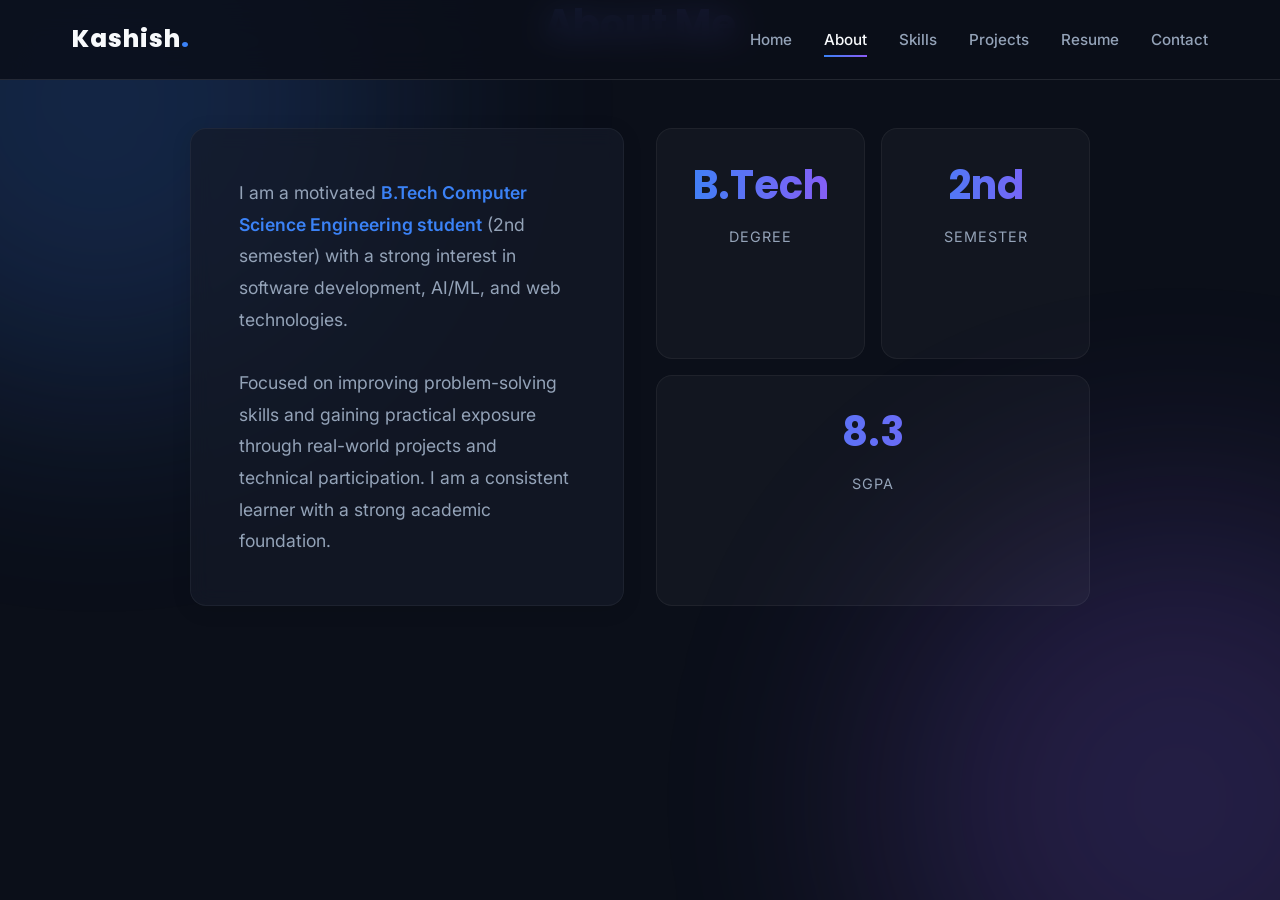
==== about.html @ 932bd5d1 "first commit" ====
<!DOCTYPE html>
<html lang="en">
<head>
    <meta charset="UTF-8">
    <meta name="viewport" content="width=device-width, initial-scale=1.0">
    <title>About Me | Kashish Dagar</title>
    <meta name="description" content="Learn more about Kashish Dagar.">
    <link rel="stylesheet" href="index.css">
    <style>
        .about-section {
            display: flex;
            flex-direction: column;
            align-items: center;
            max-width: 900px;
            margin: 0 auto;
        }

        .about-content {
            display: grid;
            grid-template-columns: 1fr 1fr;
            gap: 2rem;
            margin-top: 2rem;
        }

        .about-card {
            padding: 3rem;
            text-align: center;
            display: flex;
            flex-direction: column;
            justify-content: center;
        }

        .about-text {
            font-size: 1.1rem;
            line-height: 1.8;
            color: var(--text-muted);
            text-align: left;
        }

        .highlight {
            color: var(--primary);
            font-weight: 600;
        }

        .stats-container {
            display: grid;
            grid-template-columns: repeat(2, 1fr);
            gap: 1rem;
        }

        .stat-card {
            background: rgba(255, 255, 255, 0.03);
            border-radius: 1rem;
            padding: 1.5rem;
            text-align: center;
            border: 1px solid var(--card-border);
        }

        .stat-value {
            font-size: 2.5rem;
            font-family: var(--font-heading);
            font-weight: 700;
            color: var(--text-main);
            margin-bottom: 0.5rem;
            background: linear-gradient(to right, var(--primary), var(--secondary));
            -webkit-background-clip: text;
            -webkit-text-fill-color: transparent;
        }

        .stat-label {
            font-size: 0.9rem;
            color: var(--text-muted);
            text-transform: uppercase;
            letter-spacing: 1px;
        }

        @media (max-width: 768px) {
            .about-content {
                grid-template-columns: 1fr;
            }
        }
    </style>
</head>
<body>
    <div class="bg-glow"></div>

    <!-- Navigation -->
    <nav class="navbar">
        <div class="container nav-container">
            <a href="index.html" class="logo">Kashish<span>.</span></a>
            <button class="hamburger" id="hamburger" aria-label="Toggle menu">&#9776;</button>
            <ul class="nav-links" id="navLinks">
                <li><a href="index.html" class="nav-link">Home</a></li>
                <li><a href="about.html" class="nav-link">About</a></li>
                <li><a href="skills.html" class="nav-link">Skills</a></li>
                <li><a href="projects.html" class="nav-link">Projects</a></li>
                <li><a href="resume.html" class="nav-link">Resume</a></li>
                <li><a href="contact.html" class="nav-link">Contact</a></li>
            </ul>
        </div>
    </nav>

    <!-- Main Content -->
    <main class="container">
        <section class="about-section">
            <h2 class="section-title">About Me</h2>
            
            <div class="about-content">
                <div class="card about-card">
                    <p class="about-text">
                        I am a motivated <span class="highlight">B.Tech Computer Science Engineering student</span> (2nd semester) with a strong interest in software development, AI/ML, and web technologies. 
                        <br><br>
                        Focused on improving problem-solving skills and gaining practical exposure through real-world projects and technical participation. I am a consistent learner with a strong academic foundation.
                    </p>
                </div>
                
                <div class="stats-container">
                    <div class="stat-card">
                        <div class="stat-value">B.Tech</div>
                        <div class="stat-label">Degree</div>
                    </div>
                    <div class="stat-card">
                        <div class="stat-value">2nd</div>
                        <div class="stat-label">Semester</div>
                    </div>
                    <div class="stat-card" style="grid-column: span 2;">
                        <div class="stat-value">8.3</div>
                        <div class="stat-label">SGPA</div>
                    </div>
                </div>
            </div>
        </section>
    </main>

    <script src="script.js"></script>
</body>
</html>
---- index.css ----
@import url('https://fonts.googleapis.com/css2?family=Inter:wght@300;400;500;600;700&family=Poppins:wght@400;500;600;700;800&display=swap');

:root {
  /* Colors */
  --bg-color: #0b0f19;
  --bg-card: rgba(20, 26, 40, 0.7);
  --bg-nav: rgba(11, 15, 25, 0.85);
  
  --primary: #3b82f6; /* Blue */
  --primary-glow: rgba(59, 130, 246, 0.5);
  --secondary: #8b5cf6; /* Purple */
  --secondary-glow: rgba(139, 92, 246, 0.5);
  
  --text-main: #f8fafc;
  --text-muted: #94a3b8;
  
  --border-color: rgba(255, 255, 255, 0.1);
  --card-border: rgba(255, 255, 255, 0.05);

  /* Typography */
  --font-heading: 'Poppins', sans-serif;
  --font-body: 'Inter', sans-serif;

  /* Spacing & Layout */
  --nav-height: 80px;
  --container-width: 1200px;
  
  /* Transitions */
  --transition: all 0.3s cubic-bezier(0.4, 0, 0.2, 1);
}

* {
  margin: 0;
  padding: 0;
  box-sizing: border-box;
}

html {
  scroll-behavior: smooth;
}

body {
  font-family: var(--font-body);
  background-color: var(--bg-color);
  color: var(--text-main);
  line-height: 1.6;
  overflow-x: hidden;
  min-height: 100vh;
  display: flex;
  flex-direction: column;
}

/* Typography Utility */
h1, h2, h3, h4, h5, h6 {
  font-family: var(--font-heading);
  font-weight: 700;
  line-height: 1.2;
}

h2.section-title {
  text-align: center;
  font-size: 2.5rem;
  margin-bottom: 3rem;
  background: linear-gradient(to right, var(--primary), var(--secondary));
  -webkit-background-clip: text;
  -webkit-text-fill-color: transparent;
  display: inline-block;
  width: 100%;
}

a {
  text-decoration: none;
  color: inherit;
  transition: var(--transition);
}

ul {
  list-style: none;
}

/* Background Gradients */
.bg-glow {
  position: fixed;
  top: 0;
  left: 0;
  width: 100vw;
  height: 100vh;
  z-index: -1;
  overflow: hidden;
  pointer-events: none;
}

.bg-glow::before, .bg-glow::after {
  content: '';
  position: absolute;
  width: 600px;
  height: 600px;
  border-radius: 50%;
  filter: blur(120px);
  opacity: 0.4;
}

.bg-glow::before {
  top: -200px;
  left: -200px;
  background: var(--primary-glow);
}

.bg-glow::after {
  bottom: -200px;
  right: -200px;
  background: var(--secondary-glow);
}

/* Container */
.container {
  width: 100%;
  max-width: var(--container-width);
  margin: 0 auto;
  padding: 0 2rem;
}

/* Navbar */
.navbar {
  position: fixed;
  top: 0;
  left: 0;
  width: 100%;
  height: var(--nav-height);
  background: var(--bg-nav);
  backdrop-filter: blur(16px);
  -webkit-backdrop-filter: blur(16px);
  border-bottom: 1px solid var(--border-color);
  z-index: 1000;
  display: flex;
  align-items: center;
}

.nav-container {
  display: flex;
  justify-content: space-between;
  align-items: center;
  width: 100%;
}

.logo {
  font-family: var(--font-heading);
  font-size: 1.5rem;
  font-weight: 800;
  color: var(--text-main);
  letter-spacing: 1px;
}

.logo span {
  color: var(--primary);
}

.nav-links {
  display: flex;
  gap: 2rem;
}

.nav-link {
  font-size: 0.95rem;
  font-weight: 500;
  color: var(--text-muted);
  position: relative;
  padding: 0.5rem 0;
}

.nav-link::after {
  content: '';
  position: absolute;
  bottom: 0;
  left: 0;
  width: 0;
  height: 2px;
  background: linear-gradient(to right, var(--primary), var(--secondary));
  transition: var(--transition);
}

.nav-link:hover, .nav-link.active {
  color: var(--text-main);
}

.nav-link:hover::after, .nav-link.active::after {
  width: 100%;
}

.hamburger {
  display: none;
  cursor: pointer;
  background: none;
  border: none;
  color: var(--text-main);
  font-size: 1.5rem;
}

/* Main Content */
main {
  flex-grow: 1;
  padding-top: calc(var(--nav-height) + 4rem);
  padding-bottom: 4rem;
  min-height: calc(100vh - var(--nav-height));
  display: flex;
  flex-direction: column;
}

/* Cards */
.card {
  background: var(--bg-card);
  backdrop-filter: blur(10px);
  border: 1px solid var(--card-border);
  border-radius: 1rem;
  padding: 2rem;
  transition: var(--transition);
  box-shadow: 0 4px 20px rgba(0, 0, 0, 0.1);
}

.card:hover {
  transform: translateY(-5px);
  border-color: rgba(255, 255, 255, 0.15);
  box-shadow: 0 10px 30px rgba(0, 0, 0, 0.2), 0 0 20px var(--primary-glow);
}

/* Buttons */
.btn {
  display: inline-block;
  padding: 0.8rem 2rem;
  border-radius: 2rem;
  font-weight: 600;
  font-family: var(--font-heading);
  cursor: pointer;
  transition: var(--transition);
  border: none;
  text-align: center;
}

.btn-primary {
  background: linear-gradient(to right, var(--primary), var(--secondary));
  color: #fff;
  box-shadow: 0 4px 15px rgba(59, 130, 246, 0.3);
}

.btn-primary:hover {
  transform: translateY(-2px);
  box-shadow: 0 8px 25px rgba(59, 130, 246, 0.5);
}

.btn-outline {
  background: transparent;
  color: var(--text-main);
  border: 2px solid var(--primary);
}

.btn-outline:hover {
  background: rgba(59, 130, 246, 0.1);
  transform: translateY(-2px);
}

/* Responsive */
@media (max-width: 768px) {
  .hamburger {
    display: block;
  }

  .nav-links {
    position: fixed;
    top: var(--nav-height);
    right: -100%;
    width: 100%;
    height: calc(100vh - var(--nav-height));
    background: var(--bg-nav);
    backdrop-filter: blur(16px);
    flex-direction: column;
    align-items: center;
    justify-content: center;
    gap: 3rem;
    transition: var(--transition);
  }

  .nav-links.active {
    right: 0;
  }

  .nav-link {
    font-size: 1.5rem;
  }
}
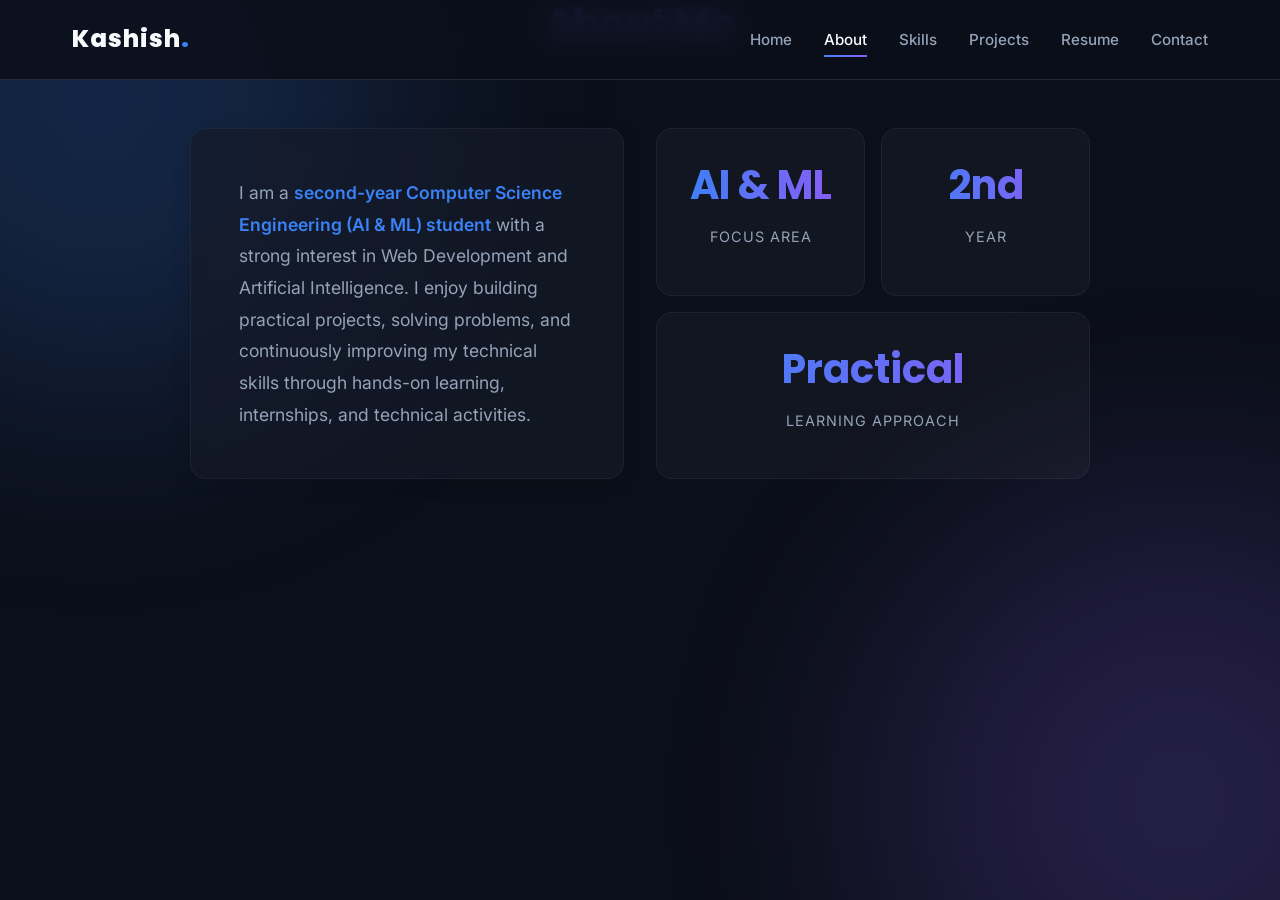
==== commit 77f9f8f1: "Updated portfolio with new resume and project section" ====
--- a/about.html
+++ b/about.html
@@ -1,5 +1,6 @@
 <!DOCTYPE html>
 <html lang="en">
+
 <head>
     <meta charset="UTF-8">
     <meta name="viewport" content="width=device-width, initial-scale=1.0">
@@ -63,6 +64,7 @@
             color: var(--text-main);
             margin-bottom: 0.5rem;
             background: linear-gradient(to right, var(--primary), var(--secondary));
+            background-clip: text;
             -webkit-background-clip: text;
             -webkit-text-fill-color: transparent;
         }
@@ -81,6 +83,7 @@
         }
     </style>
 </head>
+
 <body>
     <div class="bg-glow"></div>
 
@@ -104,28 +107,26 @@
     <main class="container">
         <section class="about-section">
             <h2 class="section-title">About Me</h2>
-            
+
             <div class="about-content">
                 <div class="card about-card">
                     <p class="about-text">
-                        I am a motivated <span class="highlight">B.Tech Computer Science Engineering student</span> (2nd semester) with a strong interest in software development, AI/ML, and web technologies. 
-                        <br><br>
-                        Focused on improving problem-solving skills and gaining practical exposure through real-world projects and technical participation. I am a consistent learner with a strong academic foundation.
+                        I am a <span class="highlight">second-year Computer Science Engineering (AI & ML) student</span> with a strong interest in Web Development and Artificial Intelligence. I enjoy building practical projects, solving problems, and continuously improving my technical skills through hands-on learning, internships, and technical activities.
                     </p>
                 </div>
-                
+
                 <div class="stats-container">
                     <div class="stat-card">
-                        <div class="stat-value">B.Tech</div>
-                        <div class="stat-label">Degree</div>
+                        <div class="stat-value">AI & ML</div>
+                        <div class="stat-label">Focus Area</div>
                     </div>
                     <div class="stat-card">
                         <div class="stat-value">2nd</div>
-                        <div class="stat-label">Semester</div>
+                        <div class="stat-label">Year</div>
                     </div>
                     <div class="stat-card" style="grid-column: span 2;">
-                        <div class="stat-value">8.3</div>
-                        <div class="stat-label">SGPA</div>
+                        <div class="stat-value">Practical</div>
+                        <div class="stat-label">Learning Approach</div>
                     </div>
                 </div>
             </div>
@@ -134,4 +135,5 @@
 
     <script src="script.js"></script>
 </body>
+
 </html>
